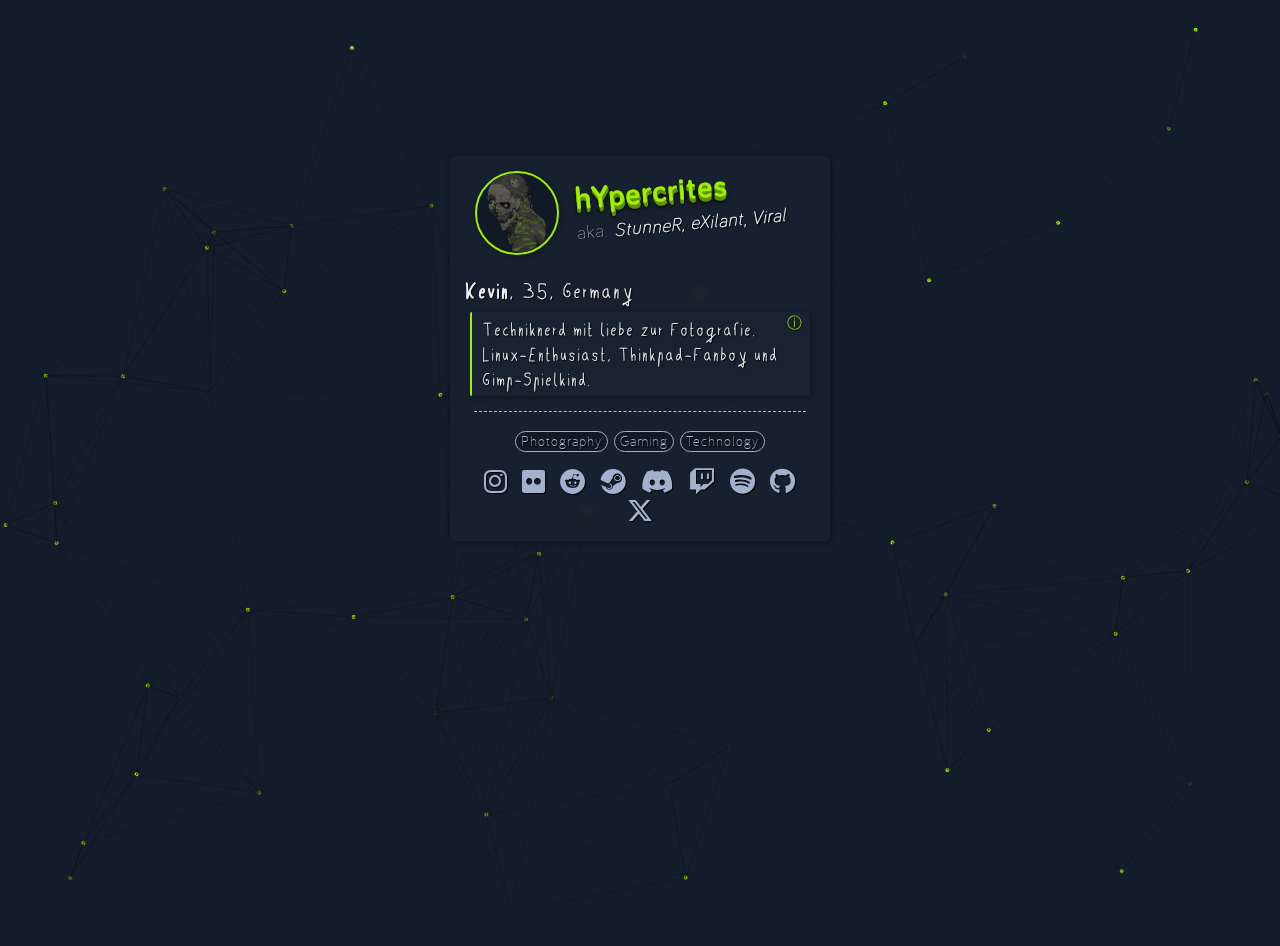
==== index.html @ 764c4592 "Update index.html" ====
<!doctype html>
<html lang="de">
	<head>
		<meta charset="utf-8">
        <meta name="description" content="hYpercrites.de enthält weiterführende Links zu meinen anderen Profilen.">
        <meta name="viewport" content="width=device-width, initial-scale=1.0, shrink-to-fit=no">
        <meta property="og:image" content="https://hypercrites.github.io/img/preview.png"/>
    	<meta property="og:type" content="website"/>
	    <meta property="og:title" content="hYpercrites.de - StunneR | eXilant | Viral"/>
	    <meta property="og:description" content="hYpercrites.de enthält weiterführende Links zu meinen anderen Profilen."/>
        <link rel="shortcut icon" href="img/mario.gif">
        <link href="style/default.css" rel="stylesheet">
		<title>hYpercrites.de - Stunner | eXilant | Viral</title>
        
        <base target="_blank">
        <script type="text/javascript" src="js/background.js"></script>
        <script type="text/javascript">
        console.clear();
        console.log('SO geil ist der Quellcode nun wirklich nicht. :^\)')
        </script>
	</head>

	<body>
        <div class="site">
        <div class="content">
            <div class="header">
                <img class="avatar" src="img/avatar.png" alt="foto">
                <div class="titel">
                    <p class="dreideh">hYpercrites</p><br>
                    aka. <p class="kursiv">StunneR, eXilant, Viral</p><br>
                </div>
            </div>
            <p class="handschrift"><br><b>Kevin</b>, 35, Germany</p><br>
            <p class="quote">Techniknerd mit liebe zur Fotografie.<br>
		    Linux-En­thu­si­ast, Thinkpad-Fanboy und Gimp-Spielkind.</p>
            <hr>
            <div class="tags"><p class="tag">Photography</p> <p class="tag">Gaming</p> <p class="tag">Technology</p></div><br>
            <div class="links"><a href="https://instagram.com/hypercrites"><i class="fa-brands fa-instagram"></i></a> 
                <a href="https://flickr.com/photos/hypercrites"><i class="fa-brands fa-flickr"></i></a> 
		<a href="https://reddit.com/user/hYpercrites"><i class="fa-brands fa-reddit"></i></a> 
                <a href="https://steamcommunity.com/id/hypercrites"><i class="fa-brands fa-steam"></i></a> 
                <a href="https://discordapp.com/users/1019353875658047539"><i class="fa-brands fa-discord"></i></a>
                <a href="https://twitch.tv/0xstunner"><i class="fa-brands fa-twitch"></i></a> 
                <a href="https://open.spotify.com/user/algdf5kzzuooq0gg5ax2vjg1v"><i class="fa-brands fa-spotify"></i></a>
		<a href="https://github.com/hypercrites"><i class="fa-brands fa-github"></i></a>
		<a href="https://twitter.com/hypercrites"><i class="fa-brands fa-x-twitter"></i></a>
            </div>
        </div>
        </div>
        <canvas id="nokey" width="400" height="400">
            <!-- https://codepen.io/jkiss/pen/OVEeqK -->
            </canvas>
	</body>
</html>
---- style/default.css ----
/* Meine Schriftarten */
@import url(bariol-font.css);
@import url(handschrift-font.css);
@import url(webfonts/fontawesome-all.min.css);


/* Allgemeines Aussehen der Seite, 
das Farbschema habe ich mir von hackthebox gemopst.
*/
:root {
    --weiß: #eceff4;
    --grau: #a4b1cd;
    --blau: #141d2b;
    --hellblau: #1a2332;
    --dunkelblau: #111927;
    --highlight: #212a39;
    --grün: #9fef00;
    --normal: bariolregular, Arial, Helvetica, sans-serif;
    --leicht: bariollight, Arial, Helvetica, sans-serif;
    --fett: bariolbold, Arial, Helvetica, sans-serif;
    --kursiv: bariolitalic, Arial, Helvetica, sans-serif;
    --handschrift: Meine Handschrift, Arial, Helvetica, sans-serif;
    --titelschatten: 0px 1px 0px #609100, 0px 2px 0px #609100, 0px 3px 0px #609100, 0px 4px 0px #609100, 0px 5px 4px #000000;
    
}

body {
    background-color: var(--blau);
    color: var(--weiß);
    font-family: var(--normal), Arial, Helvetica, sans-serif;
    font-size: 18px;
    letter-spacing: 1px;
    text-shadow: 1px 1px 1px #000000;
    margin-top: -15px;
    margin-left: auto;
    margin-right: auto;
    line-height: 25px;
    padding-top: 20px;
    padding-bottom: 20px;
    overflow: hidden;
}

img.avatar {
    display: inline-block;
    vertical-align: middle;
    border: 2px solid var(--grün);
    background-color: var(--dunkelblau);
    border-radius: 100px;
    height: 80px;
    width: 80px;
    object-fit: cover;
    box-shadow: 1px 1px 5px 0px #0000005b;
}

hr {
    max-width: 95%;
    border-top: 1px dashed var(--grün);
    border-bottom: none;
    border-left: none;
    border-right: none;
    margin-top: 15px;
    margin-bottom: 15px;
    box-shadow: var(--boxschatten);
}

::selection {
    color: var(--dunkelblau);
    background-color: var(--grün);
    text-shadow: none;
}

/* Schriftarten-Stile */ 
b, strong {
    font-family: var(--handschrift);
}

i, em {
    font-family: var(--kursiv);
}

i[class*="fa-brands"] {
    color: var(--grau);
    font-size: 26px;
}

i[class*="fa-brands"]:hover {
    color: var(--grün);
    cursor: pointer;
    font-size: 28px;
    word-spacing: 6px;
    margin: -2px;
    padding-left: 1px;
    padding-right: 1px;
}


/* Container-Spezifische Stile */
div.site {
    display: flex;
    justify-content: center;
}

div.content {
    background: #1a233280;
    backdrop-filter: blur(5px);
    display: block;
    margin-top: 150px;
    margin-bottom: 0px;
    position: fixed;
    width: 350px;
    min-width: 320px;
    border: 1px solid var(--dunkelblau);
    border-radius: 7px;
    box-shadow: 1px 1px 5px 0px #0000005b;
    padding: 15px;
    animation: onload 0.8s;
}

div.content:hover {
    border: 1px solid var(--grün);
}

div.header {
    width: 310px;
    padding-left: 10px;
}

div.titel {
    transform: rotate(-5deg);
    float:right;
    margin-top: -10px;
    padding-top: 10px;
}

div.tags {
    margin-top: 10px;
    margin-bottom: -10px;
    text-align: center;
}

div.links {
    text-align: center;
    word-spacing: 8px;
}


/* Text-Styling */
p.handschrift {
    font-size: 26px;
    font-family: var(--handschrift);
    display: inline;
}

p.titel {
    font-size: 22px;
    font-family: var(--fett);
    display: inline-block;
    vertical-align: middle;
} 

p.dreideh {
    color: var(--grün);
    font-family: var(--fett);
    font-size: 32px;
    font-weight: bold;
    margin-top: 5px;
    margin-bottom: 10px;
    display: inline-block;
    vertical-align: middle;
    text-shadow: var(--titelschatten);
}

p.kursiv {
    color: var(--lila);
    font-style: italic;
    font-weight: bold;
    display: inline;
    text-shadow: var(--textschatten);
}

p.fett {
    font-family: var(--handschrift);
    font-weight: bold;
    letter-spacing: 1px;
    display: inline;
}

p.unterstrichen {
    text-decoration: underline var(--grün);
    display: inline;
}

p.tag {
    color: var(--grau);
    background-color: var(--dunkelblau);
    border: 1px solid var(--grau);
    font-size: 14px;
    font-family: var(--leicht);
    border-radius: 15px;
    padding-left: 5px;
    padding-right: 5px;
    padding-top: 0px;
    padding-bottom: 2px;
    display: inline;
}

p.tag:hover {
    color: var(--weiß);
    border: 1px solid var(--weiß);
    cursor: default;
}

p.quote {
    background-color: #1a233280;
    backdrop-filter: blur(5px);
    font-size: 22px;
    font-family: var(--handschrift);
    border-left: 2px solid var(--grün);
    border-right: none;
    border-top: none;
    border-bottom: none;
    border-radius: 2px;
    padding-left: 10px;
    padding-right: 2px;
    padding-top: 2px;
    padding-bottom: 2px;
    margin: 5px;
    box-shadow: 1px 1px 5px 0px #0000005b;
}

p.quote:before {
    content: "ⓘ";
    color: var(--grün);
    font-size: 15px;
    width: 100%;
    height: 100%;
    text-align: right;
    display: block;
    line-height: 10px;
    margin-top: 5px;
    margin-bottom: -10px;
    margin-left: -5px;
    opacity: 0.8;
}


/* Animationen */
@keyframes onload {
    0% { transform: scale(0.1); opacity: 0; filter: blur(10px); }
    50% { transform: scale(1.1); opacity: 0.5; filter: blur(5px); }
    100% { transform: scale(1); opacity: 1; filter: blur(0px); }
}
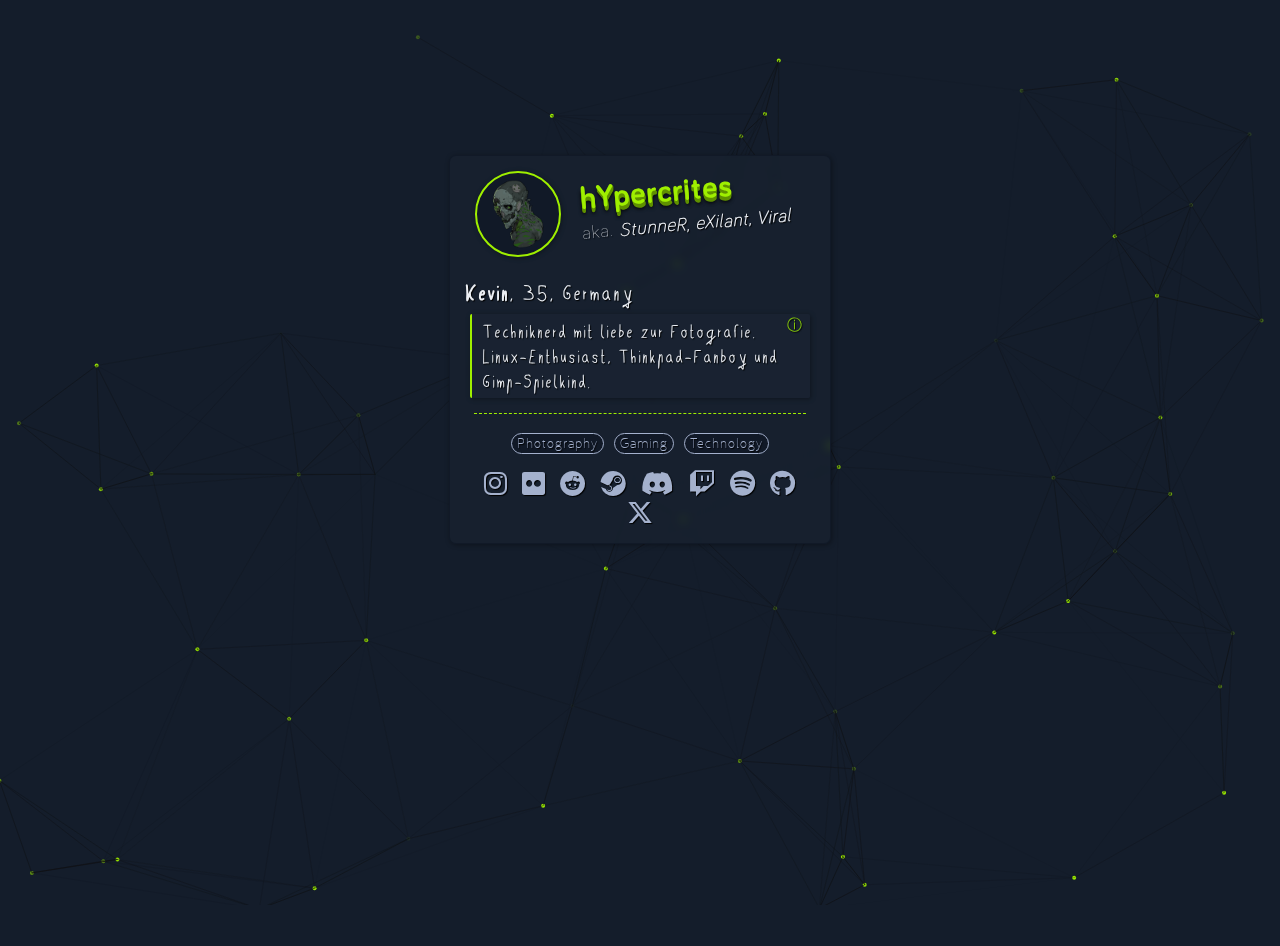
==== commit 302a08cf: "Update index.html" ====
--- a/index.html
+++ b/index.html
@@ -3,7 +3,7 @@
 	<head>
 		<meta charset="utf-8">
         <meta name="description" content="hYpercrites.de enthält weiterführende Links zu meinen anderen Profilen.">
-        <meta name="viewport" content="width=device-width, initial-scale=1.0, shrink-to-fit=no">
+        <meta name="viewport" content="width=device-width, initial-scale=1.0, shrink-to-fit=yes">
         <meta property="og:image" content="https://hypercrites.github.io/img/preview.png"/>
     	<meta property="og:type" content="website"/>
 	    <meta property="og:title" content="hYpercrites.de - StunneR | eXilant | Viral"/>
--- a/style/default.css
+++ b/style/default.css
@@ -46,8 +46,9 @@
     border: 2px solid var(--grün);
     background-color: var(--dunkelblau);
     border-radius: 100px;
-    height: 80px;
-    width: 80px;
+    height: 70px;
+    width: 70px;
+    padding: 6px;
     object-fit: cover;
     box-shadow: 1px 1px 5px 0px #0000005b;
 }
@@ -121,7 +122,7 @@
 }
 
 div.header {
-    width: 310px;
+    width: 315px;
     padding-left: 10px;
 }
 
@@ -130,6 +131,7 @@
     float:right;
     margin-top: -10px;
     padding-top: 10px;
+    padding-left: 5px;
 }
 
 div.tags {
@@ -197,6 +199,8 @@
     font-size: 14px;
     font-family: var(--leicht);
     border-radius: 15px;
+    margin-left: 2px;
+    margin-right: 2px;
     padding-left: 5px;
     padding-right: 5px;
     padding-top: 0px;
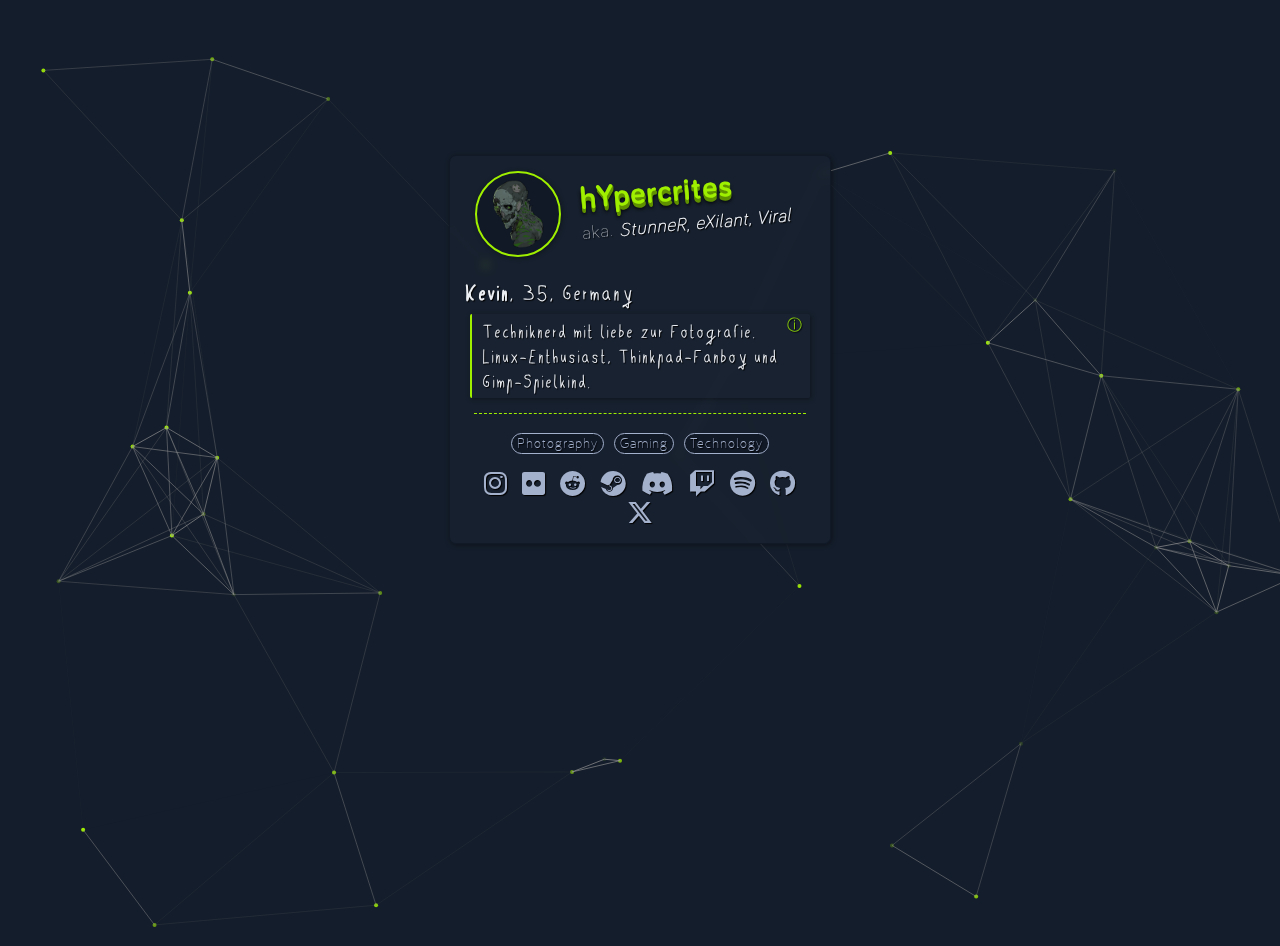
==== commit 0719dd84: "Update index.html" ====
--- a/index.html
+++ b/index.html
@@ -47,7 +47,8 @@
             </div>
         </div>
         </div>
-        <canvas id="nokey" width="400" height="400">
+        <canvas id="nokey">
+        <!-- <canvas id="nokey" width="400" height="400"> -->
             <!-- https://codepen.io/jkiss/pen/OVEeqK -->
             </canvas>
 	</body>
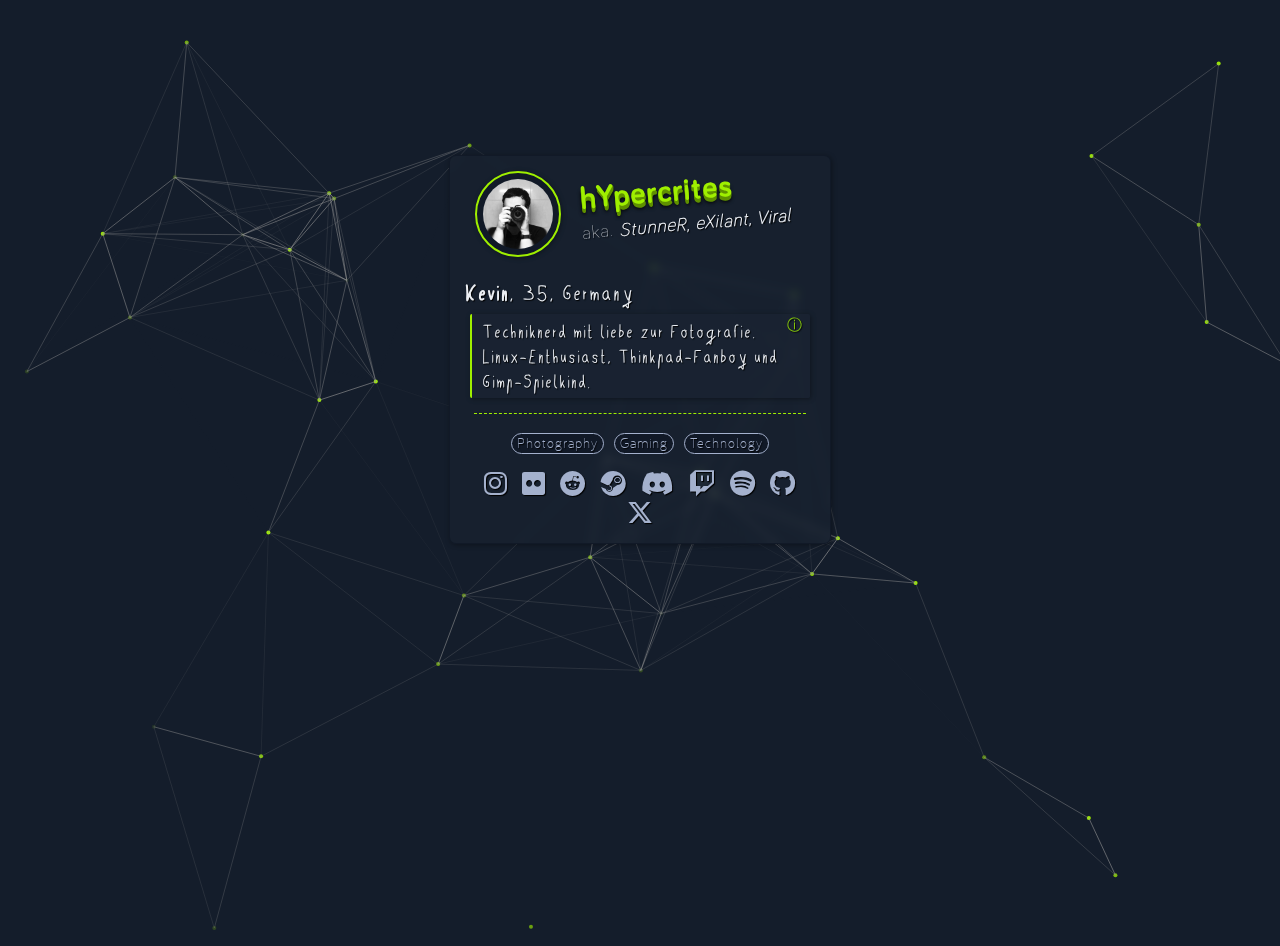
==== commit c51a2660: "Update index.html" ====
--- a/index.html
+++ b/index.html
@@ -24,7 +24,7 @@
         <div class="site">
         <div class="content">
             <div class="header">
-                <img class="avatar" src="img/avatar.png" alt="foto">
+                <img class="avatar" src="img/foto.jpg" alt="avatar">
                 <div class="titel">
                     <p class="dreideh">hYpercrites</p><br>
                     aka. <p class="kursiv">StunneR, eXilant, Viral</p><br>
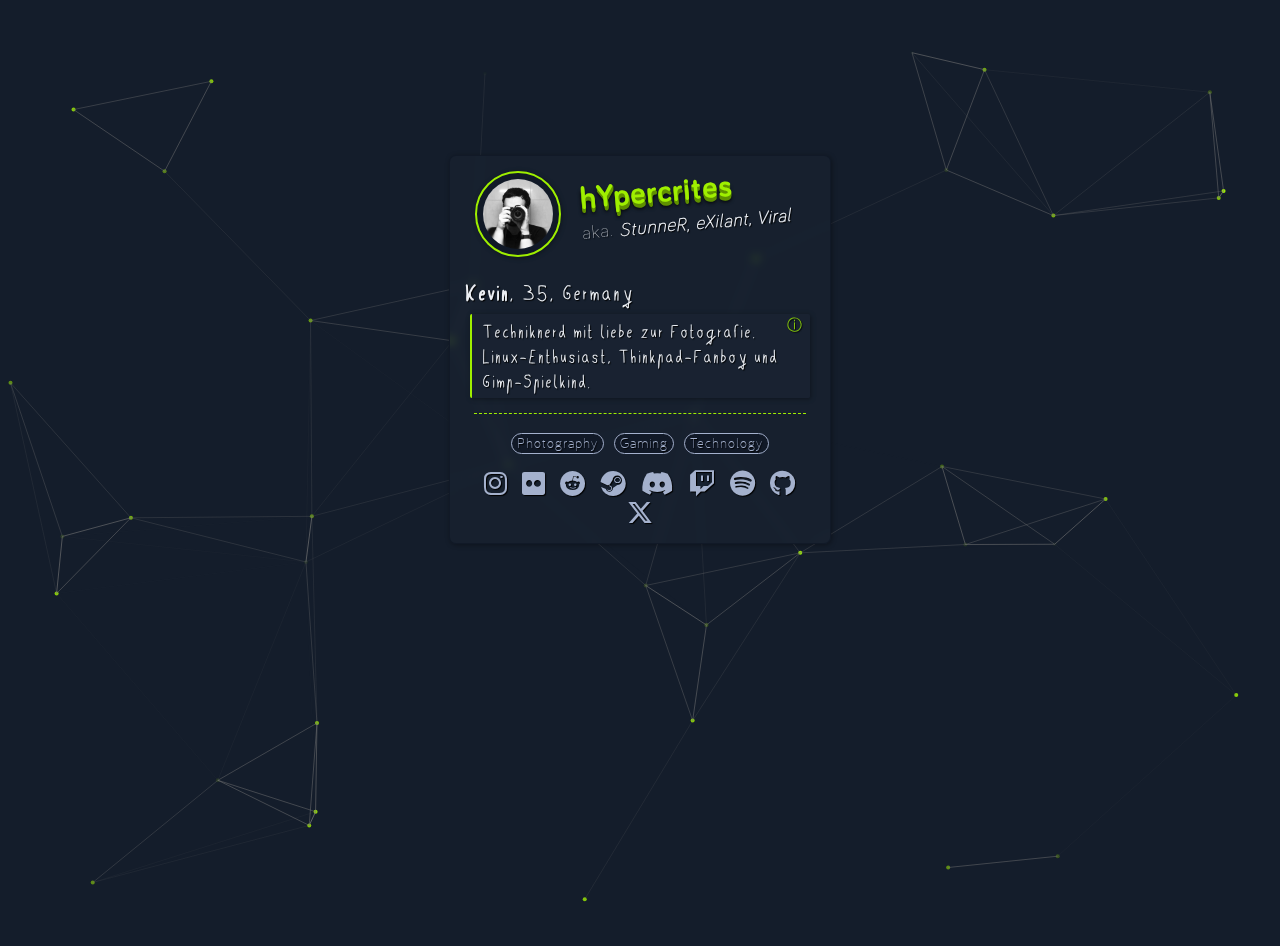
==== commit f64f4e46: "Update index.html" ====
--- a/index.html
+++ b/index.html
@@ -13,8 +13,8 @@
 		<title>hYpercrites.de - Stunner | eXilant | Viral</title>
         
         <base target="_blank">
-        <script type="text/javascript" src="js/background.js"></script>
-        <script type="text/javascript">
+        <script src="js/background.js"></script>
+        <script>
         console.clear();
         console.log('SO geil ist der Quellcode nun wirklich nicht. :^\)')
         </script>
--- a/style/default.css
+++ b/style/default.css
@@ -247,6 +247,47 @@
     opacity: 0.8;
 }
 
+/* Mobilgedöns */
+@media all and (max-width: 750px) {
+    div.site {
+        display: block;
+    }
+
+    div.content {
+        margin-top: 10px;
+        margin-left: 5px;
+        padding-right: 5px;
+        width: 95%;
+        min-width: 320px;
+        border: 1px solid var(--grün);
+    }
+
+    i[class*="fa-brands"] {
+        font-size: 36px;
+    }
+    
+    i[class*="fa-brands"]:hover {
+        font-size: 40px;
+        margin: -4px;
+        padding-left: 2px;
+        padding-right: 2px;
+    }
+    
+    p.handschrift {
+      font-size: 35px;
+    }
+
+    p.quote {
+      font-size: 28px;
+    }
+
+    p.tag {
+      font-size: 16px;
+    }
+
+    
+}
+
 
 /* Animationen */
 @keyframes onload {
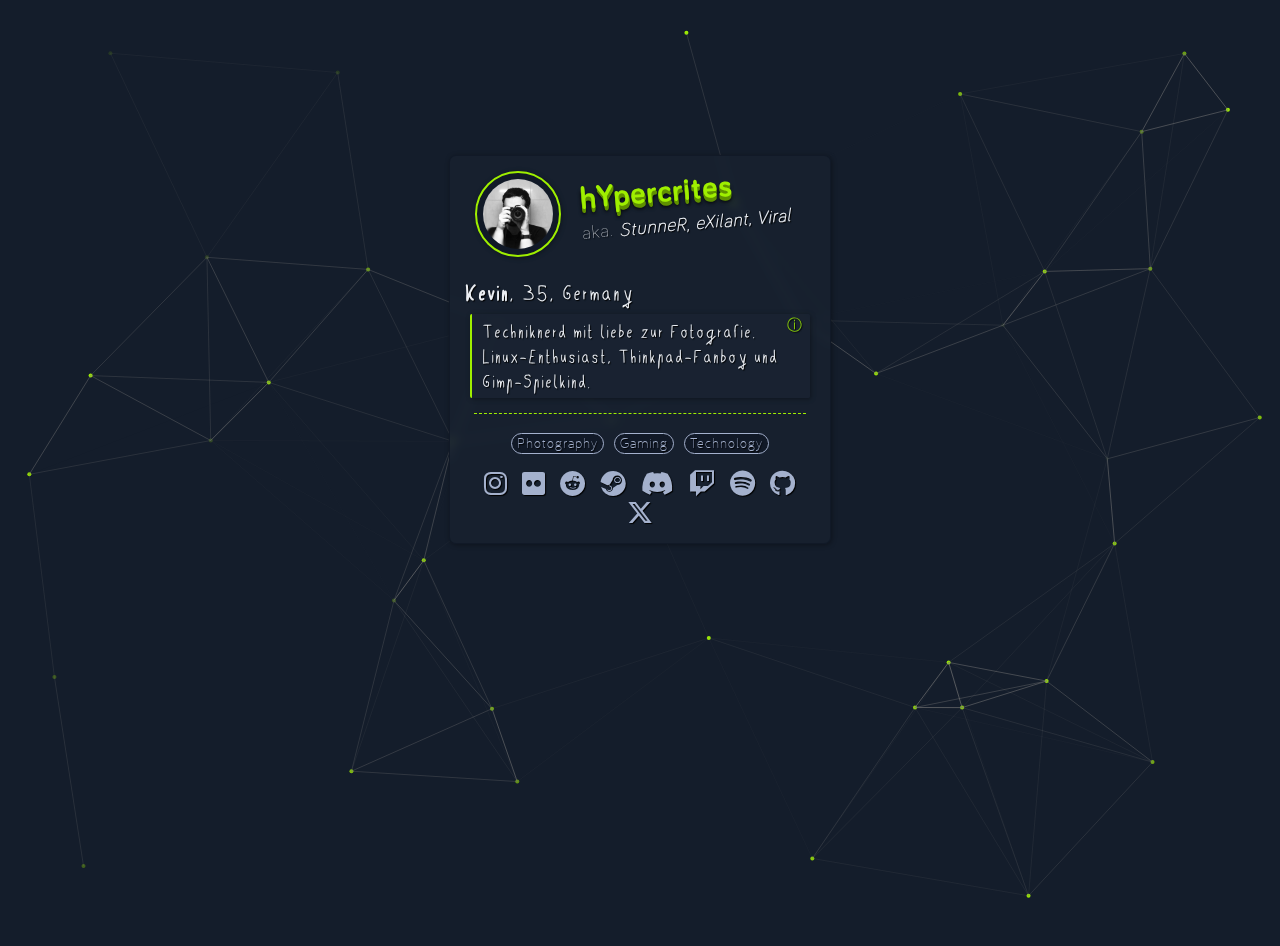
==== commit f86c113b: "Update index.html" ====
--- a/index.html
+++ b/index.html
@@ -2,22 +2,21 @@
 <html lang="de">
 	<head>
 		<meta charset="utf-8">
-        <meta name="description" content="hYpercrites.de enthält weiterführende Links zu meinen anderen Profilen.">
-        <meta name="viewport" content="width=device-width, initial-scale=1.0, shrink-to-fit=yes">
-        <meta property="og:image" content="https://hypercrites.github.io/img/preview.png"/>
-    	<meta property="og:type" content="website"/>
-	    <meta property="og:title" content="hYpercrites.de - StunneR | eXilant | Viral"/>
-	    <meta property="og:description" content="hYpercrites.de enthält weiterführende Links zu meinen anderen Profilen."/>
-        <link rel="shortcut icon" href="img/mario.gif">
-        <link href="style/default.css" rel="stylesheet">
+	        <meta name="description" content="hYpercrites.de enthält weiterführende Links zu meinen anderen Profilen.">
+	        <meta name="viewport" content="width=device-width, initial-scale=1.0, shrink-to-fit=yes">
+	        <meta property="og:image" content="https://hypercrites.github.io/img/preview.png">
+	    	<meta property="og:type" content="website">
+		<meta property="og:title" content="hYpercrites.de - StunneR | eXilant | Viral">
+		<meta property="og:description" content="hYpercrites.de enthält weiterführende Links zu meinen anderen Profilen.">
+	        <link rel="shortcut icon" href="img/mario.gif">
+	        <link href="style/default.css" rel="stylesheet">
 		<title>hYpercrites.de - Stunner | eXilant | Viral</title>
-        
-        <base target="_blank">
-        <script src="js/background.js"></script>
-        <script>
-        console.clear();
-        console.log('SO geil ist der Quellcode nun wirklich nicht. :^\)')
-        </script>
+	        <base target="_blank">
+	        <script src="js/background.js"></script>
+	        <script>
+		        console.clear();
+		        console.log('SO geil ist der Quellcode nun wirklich nicht. :^\)')
+	        </script>
 	</head>
 
 	<body>
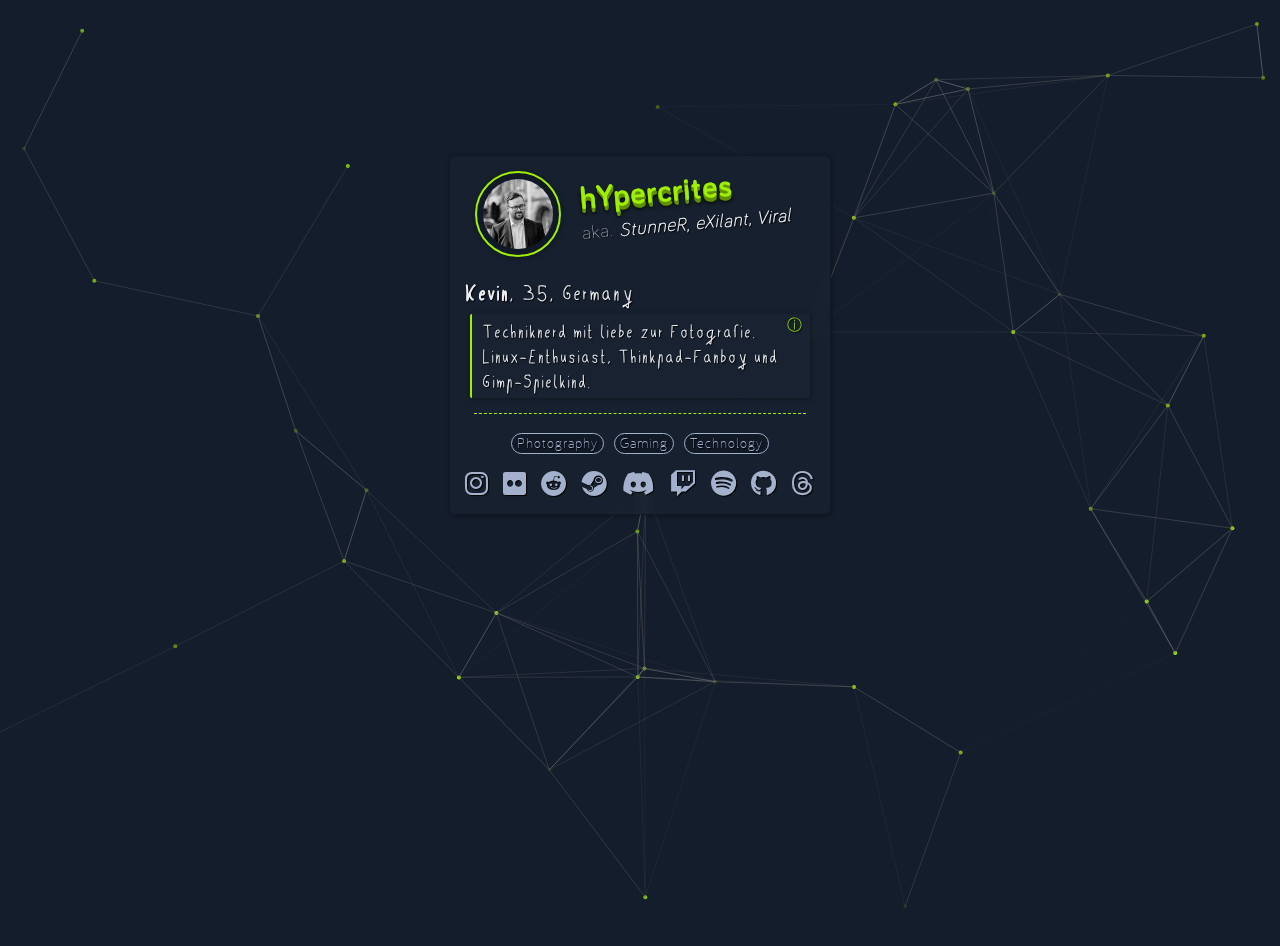
==== commit 69b9d0af: "Update index.html" ====
--- a/index.html
+++ b/index.html
@@ -34,15 +34,15 @@
 		    Linux-En­thu­si­ast, Thinkpad-Fanboy und Gimp-Spielkind.</p>
             <hr>
             <div class="tags"><p class="tag">Photography</p> <p class="tag">Gaming</p> <p class="tag">Technology</p></div><br>
-            <div class="links"><a href="https://instagram.com/hypercrites"><i class="fa-brands fa-instagram"></i></a> 
-                <a href="https://flickr.com/photos/hypercrites"><i class="fa-brands fa-flickr"></i></a> 
-		<a href="https://reddit.com/user/hYpercrites"><i class="fa-brands fa-reddit"></i></a> 
-                <a href="https://steamcommunity.com/id/hypercrites"><i class="fa-brands fa-steam"></i></a> 
-                <a href="https://discordapp.com/users/1019353875658047539"><i class="fa-brands fa-discord"></i></a>
-                <a href="https://twitch.tv/0xstunner"><i class="fa-brands fa-twitch"></i></a> 
-                <a href="https://open.spotify.com/user/algdf5kzzuooq0gg5ax2vjg1v"><i class="fa-brands fa-spotify"></i></a>
-		<a href="https://github.com/hypercrites"><i class="fa-brands fa-github"></i></a>
-		<a href="https://twitter.com/hypercrites"><i class="fa-brands fa-x-twitter"></i></a>
+            <div class="links"><a href="https://instagram.com/hypercrites" title="instagram"><i class="fa-brands fa-instagram"></i></a> 
+                <a href="https://flickr.com/photos/hypercrites" title="flickr"><i class="fa-brands fa-flickr"></i></a> 
+		<a href="https://reddit.com/user/hYpercrites" title="reddit"><i class="fa-brands fa-reddit"></i></a> 
+                <a href="https://steamcommunity.com/id/hypercrites" title="steam"><i class="fa-brands fa-steam"></i></a> 
+                <a href="https://discordapp.com/users/1019353875658047539" title="discord"><i class="fa-brands fa-discord"></i></a>
+                <a href="https://twitch.tv/0xstunner" title="twitch"><i class="fa-brands fa-twitch"></i></a> 
+                <a href="https://open.spotify.com/user/algdf5kzzuooq0gg5ax2vjg1v" title="spotify"><i class="fa-brands fa-spotify"></i></a>
+		<a href="https://github.com/hypercrites" title="github"><i class="fa-brands fa-github"></i></a>
+		<a href="https://www.threads.net/@hypercrites" title="threads"><i class="fa-brands fa-threads"></i></a>
             </div>
         </div>
         </div>
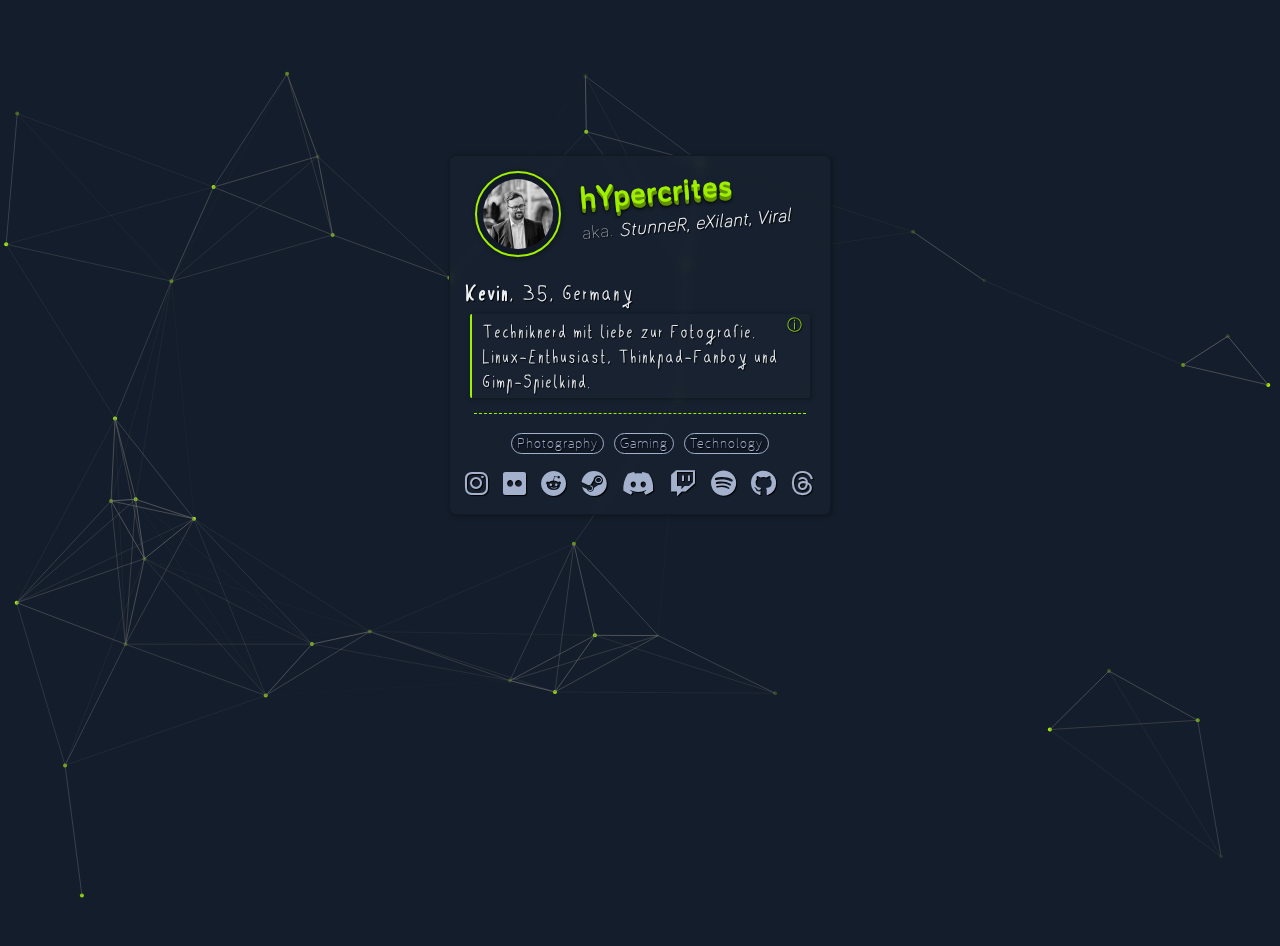
==== commit b102a203: "Update index.html" ====
--- a/index.html
+++ b/index.html
@@ -42,7 +42,7 @@
                 <a href="https://twitch.tv/0xstunner" title="twitch"><i class="fa-brands fa-twitch"></i></a> 
                 <a href="https://open.spotify.com/user/algdf5kzzuooq0gg5ax2vjg1v" title="spotify"><i class="fa-brands fa-spotify"></i></a>
 		<a href="https://github.com/hypercrites" title="github"><i class="fa-brands fa-github"></i></a>
-		<a href="https://www.threads.net/@hypercrites" title="threads"><i class="fa-brands fa-threads"></i></a>
+		<a href="https://threads.net/@hypercrites" title="threads"><i class="fa-brands fa-threads"></i></a>
             </div>
         </div>
         </div>
